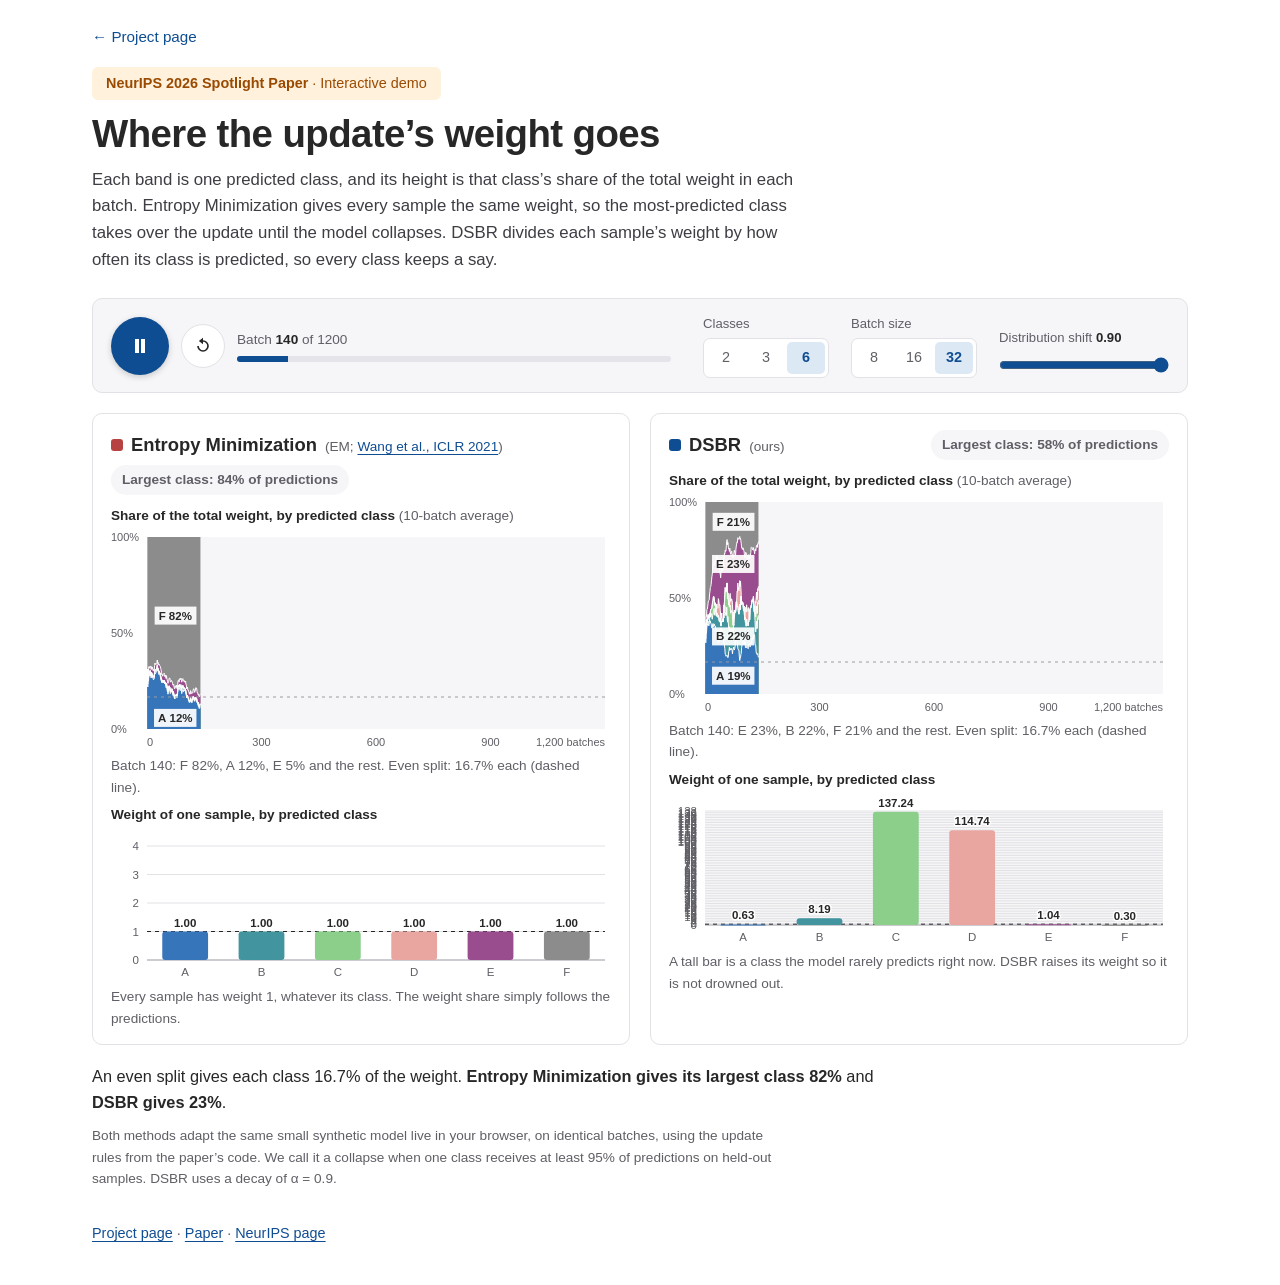
==== demo.html @ 60f65535 "edits and demo" ====
<!doctype html>
<html lang="en">
<head>
  <meta charset="utf-8">
  <meta name="viewport" content="width=device-width, initial-scale=1">
  <meta name="color-scheme" content="only light">
  <title>Interactive Demo | DSBR</title>
  <meta name="description" content="Interactive demo for the NeurIPS 2026 Spotlight paper on DSBR: watch how Entropy Minimization and DSBR weight each predicted class, and see Entropy Minimization collapse while DSBR does not.">
  <link rel="stylesheet" href="demo/demo.css">
  <script defer src="demo/engine.js"></script>
  <script defer src="demo/models.js"></script>
  <script defer src="demo/demo.js"></script>
</head>
<body>
  <header class="wrap top">
    <a class="back" href="index.html">← Project page</a>
    <p class="venue"><strong>NeurIPS 2026 Spotlight Paper</strong> <span aria-hidden="true">·</span> Interactive demo</p>
    <h1>Where the update’s weight goes</h1>
    <p class="lede">Each band is one predicted class, and its height is that class’s share of the total weight in each batch. Entropy Minimization gives every sample the same weight, so the most-predicted class takes over the update until the model collapses. DSBR divides each sample’s weight by how often its class is predicted, so every class keeps a say.</p>
  </header>

  <main class="wrap">
    <div class="console" role="group" aria-label="Demo controls">
      <div class="transport">
        <button type="button" class="play" id="play" aria-label="Play">
          <svg viewBox="0 0 24 24" width="24" height="24" aria-hidden="true"><path id="play-icon" d="M8 5v14l11-7z"/></svg>
        </button>
        <button type="button" class="restart" id="restart" aria-label="Restart from batch 0">
          <svg viewBox="0 0 24 24" width="20" height="20" aria-hidden="true"><path d="M12 5V2L7 6l5 4V7a5 5 0 1 1-5 5H5a7 7 0 1 0 7-7z"/></svg>
        </button>
        <div class="progress">
          <span>Batch <output id="batch" class="num">0</output> of <span id="total" class="num">1200</span></span>
          <div class="track" aria-hidden="true"><i id="progress-fill"></i></div>
        </div>
      </div>
      <div class="settings">
        <div class="field"><span id="k-label">Classes</span><div class="seg" id="k" role="radiogroup" aria-labelledby="k-label"></div></div>
        <div class="field"><span id="b-label">Batch size</span><div class="seg" id="b" role="radiogroup" aria-labelledby="b-label"></div></div>
        <label class="field slider" for="shift"><span>Distribution shift <output id="shift-out" class="num"></output></span><input id="shift" type="range" min="0.6" max="0.9" step="0.01"></label>
      </div>
    </div>

    <div class="panels">
      <article class="panel" data-method="EM">
        <header class="panel-head">
          <h2><span class="swatch em" aria-hidden="true"></span>Entropy Minimization <span class="cite">(EM; <a href="https://arxiv.org/abs/2006.10726">Wang et al., ICLR 2021</a>)</span></h2>
          <p class="status" data-status></p>
        </header>
        <p class="axis-title">Share of the total weight, by predicted class <span>(10-batch average)</span></p>
        <canvas class="stream" data-stream role="img" aria-label="Share of the total weight per predicted class over batches under Entropy Minimization"></canvas>
        <p class="readout" data-readout></p>
        <p class="axis-title">Weight of one sample, by predicted class</p>
        <svg class="weights" data-weights role="img" aria-label="Weight of one sample for each predicted class under Entropy Minimization"></svg>
        <p class="caption" data-caption></p>
      </article>
      <article class="panel" data-method="DSBR">
        <header class="panel-head">
          <h2><span class="swatch ds" aria-hidden="true"></span>DSBR <span class="cite">(ours)</span></h2>
          <p class="status" data-status></p>
        </header>
        <p class="axis-title">Share of the total weight, by predicted class <span>(10-batch average)</span></p>
        <canvas class="stream" data-stream role="img" aria-label="Share of the total weight per predicted class over batches under DSBR"></canvas>
        <p class="readout" data-readout></p>
        <p class="axis-title">Weight of one sample, by predicted class</p>
        <svg class="weights" data-weights role="img" aria-label="Weight of one sample for each predicted class under DSBR"></svg>
        <p class="caption" data-caption></p>
      </article>
    </div>

    <p class="insight" id="insight" aria-live="polite"></p>
    <p class="note">Both methods adapt the same small synthetic model live in your browser, on identical batches, using the update rules from the paper’s code. We call it a collapse when one class receives at least 95% of predictions on held-out samples. DSBR uses a decay of α = 0.9.</p>
  </main>

  <footer class="wrap">
    <a href="index.html">Project page</a> · <a href="https://arxiv.org/abs/2606.02339">Paper</a> · <a href="https://neurips.cc/virtual/2026/loc/paris/poster/149828">NeurIPS page</a>
  </footer>
  <noscript><p class="wrap note">This demo needs JavaScript. The <a href="index.html">project page</a> and <a href="https://arxiv.org/abs/2606.02339">paper</a> work without it.</p></noscript>
</body>
</html>
---- demo/demo.css ----
/* Interactive demo page. Colours follow the Nature figure palette:
   a deep blue for DSBR, a strong red for Entropy Minimization, muted class hues. */
:root {
  color-scheme: only light;
  --ink: #272727;
  --muted: #5f5f66;
  --line: #e2e2e6;
  --soft: #f6f6f8;
  --em: #b64342;
  --em-tint: #f6cfcb;
  --em-ink: #8f2f2e;
  --ds: #0f4d92;
  --ds-tint: #dde8f5;
  --accent: #0f4d92;
  --mono: ui-monospace, SFMono-Regular, Menlo, Consolas, monospace;
}
* { box-sizing: border-box; }
html { background: #fff; -webkit-text-size-adjust: 100%; }
body { margin: 0; background: #fff; color: var(--ink); font: 16px/1.6 -apple-system, BlinkMacSystemFont, "Segoe UI", Roboto, Helvetica, Arial, sans-serif; }
::selection { background: var(--ds-tint); }
a { color: var(--accent); text-underline-offset: 3px; }
:focus-visible { outline: 2px solid var(--ds); outline-offset: 2px; border-radius: 3px; }
.wrap { width: min(1160px, 100%); margin-inline: auto; padding-inline: 32px; }
.num { font-variant-numeric: tabular-nums; }

.top { padding-top: 24px; }
.back { display: inline-block; margin-bottom: 18px; font-size: 0.95rem; text-decoration: none; }
.back:hover { text-decoration: underline; }
.venue { width: fit-content; margin: 0 0 12px; padding: 5px 14px; border-radius: 6px; background: #fff1dc; color: #9a4a00; font-size: 0.9rem; }
h1 { margin: 0 0 10px; font-size: clamp(1.7rem, 3.4vw, 2.4rem); line-height: 1.15; letter-spacing: -0.015em; }
.lede { max-width: 76ch; margin: 0 0 24px; color: #3d3d44; font-size: 1.05rem; }

/* Console */
.console { display: flex; flex-wrap: wrap; align-items: center; justify-content: space-between; gap: 16px 32px; padding: 14px 18px; border: 1px solid var(--line); border-radius: 10px; background: var(--soft); }
.transport { display: flex; align-items: center; gap: 12px; flex: 1 1 320px; }
.play { display: grid; place-items: center; flex: none; width: 58px; height: 58px; padding: 0; border: 0; border-radius: 50%; background: var(--ds); color: #fff; cursor: pointer; box-shadow: 0 2px 6px rgba(0, 0, 0, 0.18); transition: transform .12s, background .12s; }
.play:hover { background: #0b3d75; }
.play:active { transform: scale(0.96); }
.play svg, .restart svg { fill: currentColor; }
.restart { display: grid; place-items: center; flex: none; width: 44px; height: 44px; padding: 0; border: 1px solid var(--line); border-radius: 50%; background: #fff; color: var(--ink); cursor: pointer; }
.restart:hover { border-color: var(--ds); color: var(--ds); }
.progress { display: grid; flex: 1 1 auto; gap: 6px; min-width: 140px; color: var(--muted); font-size: 0.85rem; }
.progress output { color: var(--ink); font-weight: 650; }
.track { height: 6px; border-radius: 3px; background: #e4e4ea; overflow: hidden; }
.track i { display: block; width: 0; height: 100%; background: var(--ds); }
.settings { display: flex; flex-wrap: wrap; align-items: flex-end; gap: 12px 22px; }
.field { display: grid; gap: 4px; color: var(--muted); font-size: 0.82rem; }
.field output { color: var(--ink); font-weight: 650; }
.slider input { width: 170px; height: 26px; margin: 0; accent-color: var(--ds); cursor: pointer; }
.seg { display: flex; gap: 2px; width: fit-content; padding: 3px; border: 1px solid var(--line); border-radius: 7px; background: #fff; }
.seg button { min-width: 38px; min-height: 32px; padding: 0 10px; border: 0; border-radius: 5px; background: transparent; color: var(--muted); font: inherit; font-size: 0.9rem; font-variant-numeric: tabular-nums; cursor: pointer; }
.seg button:hover { color: var(--ink); }
.seg button[aria-checked=true] { background: var(--ds-tint); color: var(--ds); font-weight: 650; }

/* Panels */
.panels { display: grid; grid-template-columns: minmax(0, 1fr) minmax(0, 1fr); gap: 20px; margin-top: 20px; }
.panel { min-width: 0; padding: 16px 18px 14px; border: 1px solid var(--line); border-radius: 10px; }
.panel-head { display: flex; flex-wrap: wrap; align-items: center; justify-content: space-between; gap: 6px 12px; margin-bottom: 10px; }
.panel h2 { display: flex; flex-wrap: wrap; align-items: baseline; gap: 4px 8px; margin: 0; font-size: 1.15rem; }
.swatch { display: inline-block; width: 12px; height: 12px; border-radius: 3px; align-self: center; }
.swatch.em { background: var(--em); }
.swatch.ds { background: var(--ds); }
.cite { color: var(--muted); font-size: 0.85rem; font-weight: 400; }
.status { margin: 0; padding: 4px 11px; border-radius: 999px; background: var(--soft); color: var(--muted); font-size: 0.85rem; font-weight: 600; font-variant-numeric: tabular-nums; }
.status.collapsed { background: var(--em-tint); color: var(--em-ink); }
.status.balanced { background: var(--ds-tint); color: var(--ds); }
.axis-title { margin: 6px 0 4px; font-size: 0.85rem; font-weight: 600; }
.axis-title span { color: var(--muted); font-weight: 400; }
.stream { display: block; width: 100%; height: 220px; touch-action: pan-y; }
.weights { display: block; width: 100%; height: 150px; overflow: visible; }
.weights text { fill: var(--muted); font-size: 11.5px; font-variant-numeric: tabular-nums; }
.weights .val { fill: var(--ink); font-weight: 650; paint-order: stroke; stroke: #fff; stroke-width: 3px; stroke-linejoin: round; }
.readout { min-height: 1.5em; margin: 4px 0 6px; color: var(--muted); font-size: 0.85rem; font-variant-numeric: tabular-nums; }
.caption { margin: 6px 0 0; color: var(--muted); font-size: 0.85rem; }
.insight { max-width: 90ch; min-height: 1.6em; margin: 18px 0 0; font-size: 1.02rem; }
.insight b { font-weight: 650; }
.note { max-width: 90ch; margin: 10px 0 0; color: var(--muted); font-size: 0.85rem; }
footer { padding-block: 32px 40px; color: var(--muted); font-size: 0.9rem; }

@media (max-width: 860px) {
  .wrap { padding-inline: 16px; }
  .panels { grid-template-columns: minmax(0, 1fr); }
  .slider input { width: 140px; }
}
@media (prefers-reduced-motion: reduce) {
  .play { transition: none; }
}
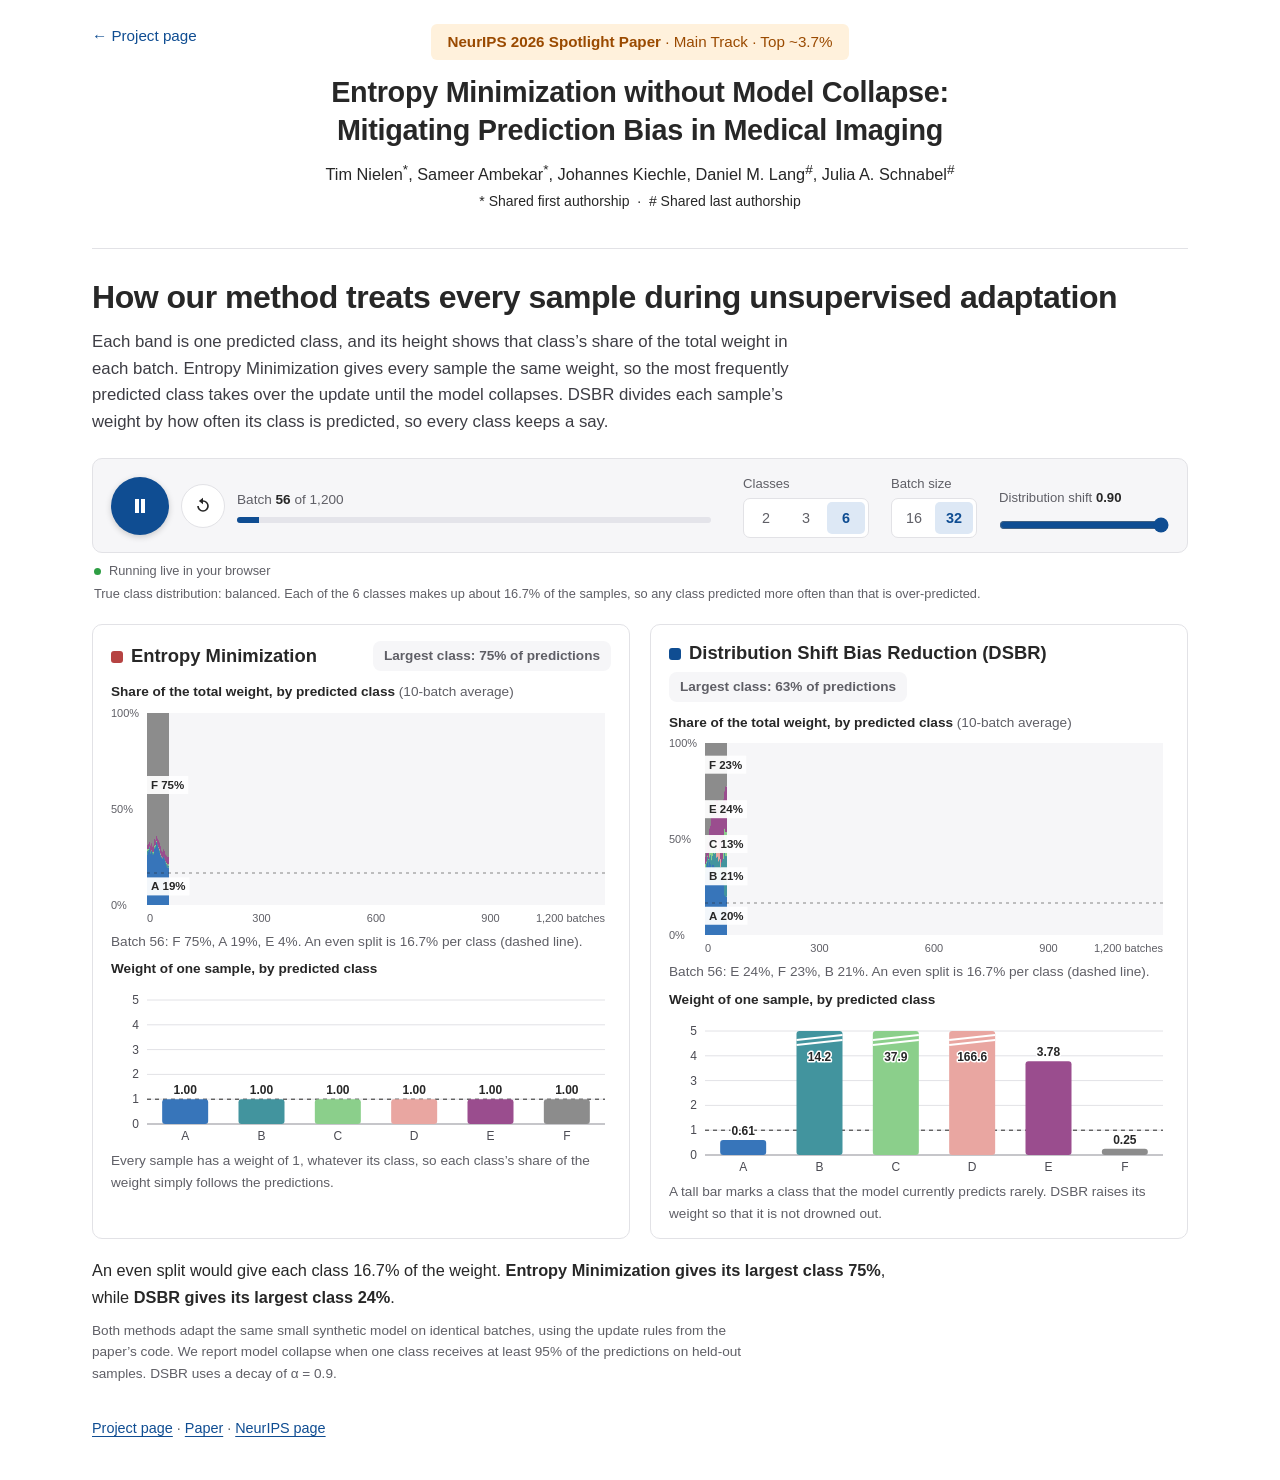
==== commit ca413fd8: "demo edits" ====
--- a/demo.html
+++ b/demo.html
@@ -5,21 +5,25 @@
   <meta name="viewport" content="width=device-width, initial-scale=1">
   <meta name="color-scheme" content="only light">
   <title>Interactive Demo | DSBR</title>
-  <meta name="description" content="Interactive demo for the NeurIPS 2026 Spotlight paper on DSBR: watch how Entropy Minimization and DSBR weight each predicted class, and see Entropy Minimization collapse while DSBR does not.">
-  <link rel="stylesheet" href="demo/demo.css">
-  <script defer src="demo/engine.js"></script>
-  <script defer src="demo/models.js"></script>
-  <script defer src="demo/demo.js"></script>
+  <meta name="description" content="Interactive demo for the NeurIPS 2026 Spotlight paper “Entropy Minimization without Model Collapse”: see how Entropy Minimization and DSBR weight every sample, and watch the model collapse under Entropy Minimization but not under DSBR.">
+  <link rel="stylesheet" href="demo/demo.css?v=4">
+  <script defer src="demo/engine.js?v=4"></script>
+  <script defer src="demo/models.js?v=4"></script>
+  <script defer src="demo/demo.js?v=4"></script>
 </head>
 <body>
-  <header class="wrap top">
+  <header class="wrap masthead">
     <a class="back" href="index.html">← Project page</a>
-    <p class="venue"><strong>NeurIPS 2026 Spotlight Paper</strong> <span aria-hidden="true">·</span> Interactive demo</p>
-    <h1>Where the update’s weight goes</h1>
-    <p class="lede">Each band is one predicted class, and its height is that class’s share of the total weight in each batch. Entropy Minimization gives every sample the same weight, so the most-predicted class takes over the update until the model collapses. DSBR divides each sample’s weight by how often its class is predicted, so every class keeps a say.</p>
+    <p class="venue"><strong>NeurIPS 2026 Spotlight Paper</strong> <span aria-hidden="true">·</span> Main Track <span aria-hidden="true">·</span> Top ~3.7%</p>
+    <p class="paper-title">Entropy Minimization without Model Collapse: Mitigating Prediction Bias in Medical Imaging</p>
+    <p class="authors">Tim Nielen<sup>*</sup>, Sameer Ambekar<sup>*</sup>, Johannes Kiechle, Daniel M. Lang<sup>#</sup>, Julia A. Schnabel<sup>#</sup></p>
+    <p class="contrib">* Shared first authorship &nbsp;·&nbsp; # Shared last authorship</p>
   </header>
 
   <main class="wrap">
+    <h1>How our method treats every sample during unsupervised adaptation</h1>
+    <p class="lede">Each band is one predicted class, and its height shows that class’s share of the total weight in each batch. Entropy Minimization gives every sample the same weight, so the most frequently predicted class takes over the update until the model collapses. DSBR divides each sample’s weight by how often its class is predicted, so every class keeps a say.</p>
+
     <div class="console" role="group" aria-label="Demo controls">
       <div class="transport">
         <button type="button" class="play" id="play" aria-label="Play">
@@ -29,7 +33,7 @@
           <svg viewBox="0 0 24 24" width="20" height="20" aria-hidden="true"><path d="M12 5V2L7 6l5 4V7a5 5 0 1 1-5 5H5a7 7 0 1 0 7-7z"/></svg>
         </button>
         <div class="progress">
-          <span>Batch <output id="batch" class="num">0</output> of <span id="total" class="num">1200</span></span>
+          <span>Batch <output id="batch" class="num">0</output> of <span class="num">1,200</span></span>
           <div class="track" aria-hidden="true"><i id="progress-fill"></i></div>
         </div>
       </div>
@@ -39,41 +43,43 @@
         <label class="field slider" for="shift"><span>Distribution shift <output id="shift-out" class="num"></output></span><input id="shift" type="range" min="0.6" max="0.9" step="0.01"></label>
       </div>
     </div>
+    <p class="live" id="live"><span class="dot" aria-hidden="true"></span>Running live in your browser</p>
+    <p class="truth" id="truth"></p>
 
     <div class="panels">
       <article class="panel" data-method="EM">
         <header class="panel-head">
-          <h2><span class="swatch em" aria-hidden="true"></span>Entropy Minimization <span class="cite">(EM; <a href="https://arxiv.org/abs/2006.10726">Wang et al., ICLR 2021</a>)</span></h2>
+          <h2><span class="swatch em" aria-hidden="true"></span>Entropy Minimization</h2>
           <p class="status" data-status></p>
         </header>
         <p class="axis-title">Share of the total weight, by predicted class <span>(10-batch average)</span></p>
-        <canvas class="stream" data-stream role="img" aria-label="Share of the total weight per predicted class over batches under Entropy Minimization"></canvas>
+        <div class="stream-wrap"><canvas class="stream" data-stream role="img" aria-label="Share of the total weight per predicted class over batches under Entropy Minimization"></canvas></div>
         <p class="readout" data-readout></p>
         <p class="axis-title">Weight of one sample, by predicted class</p>
         <svg class="weights" data-weights role="img" aria-label="Weight of one sample for each predicted class under Entropy Minimization"></svg>
-        <p class="caption" data-caption></p>
+        <p class="caption">Every sample has a weight of 1, whatever its class, so each class’s share of the weight simply follows the predictions.</p>
       </article>
       <article class="panel" data-method="DSBR">
         <header class="panel-head">
-          <h2><span class="swatch ds" aria-hidden="true"></span>DSBR <span class="cite">(ours)</span></h2>
+          <h2><span class="swatch ds" aria-hidden="true"></span>Distribution Shift Bias Reduction (DSBR)</h2>
           <p class="status" data-status></p>
         </header>
         <p class="axis-title">Share of the total weight, by predicted class <span>(10-batch average)</span></p>
-        <canvas class="stream" data-stream role="img" aria-label="Share of the total weight per predicted class over batches under DSBR"></canvas>
+        <div class="stream-wrap"><canvas class="stream" data-stream role="img" aria-label="Share of the total weight per predicted class over batches under DSBR"></canvas></div>
         <p class="readout" data-readout></p>
         <p class="axis-title">Weight of one sample, by predicted class</p>
         <svg class="weights" data-weights role="img" aria-label="Weight of one sample for each predicted class under DSBR"></svg>
-        <p class="caption" data-caption></p>
+        <p class="caption">A tall bar marks a class that the model currently predicts rarely. DSBR raises its weight so that it is not drowned out.</p>
       </article>
     </div>
 
     <p class="insight" id="insight" aria-live="polite"></p>
-    <p class="note">Both methods adapt the same small synthetic model live in your browser, on identical batches, using the update rules from the paper’s code. We call it a collapse when one class receives at least 95% of predictions on held-out samples. DSBR uses a decay of α = 0.9.</p>
+    <p class="note">Both methods adapt the same small synthetic model on identical batches, using the update rules from the paper’s code. We report model collapse when one class receives at least 95% of the predictions on held-out samples. DSBR uses a decay of α = 0.9.</p>
   </main>
 
   <footer class="wrap">
     <a href="index.html">Project page</a> · <a href="https://arxiv.org/abs/2606.02339">Paper</a> · <a href="https://neurips.cc/virtual/2026/loc/paris/poster/149828">NeurIPS page</a>
   </footer>
-  <noscript><p class="wrap note">This demo needs JavaScript. The <a href="index.html">project page</a> and <a href="https://arxiv.org/abs/2606.02339">paper</a> work without it.</p></noscript>
+  <noscript><p class="wrap note">This demo needs JavaScript. The <a href="index.html">project page</a> and the <a href="https://arxiv.org/abs/2606.02339">paper</a> work without it.</p></noscript>
 </body>
 </html>
--- a/demo/demo.css
+++ b/demo/demo.css
@@ -23,12 +23,20 @@
 .wrap { width: min(1160px, 100%); margin-inline: auto; padding-inline: 32px; }
 .num { font-variant-numeric: tabular-nums; }
 
-.top { padding-top: 24px; }
-.back { display: inline-block; margin-bottom: 18px; font-size: 0.95rem; text-decoration: none; }
+.masthead { position: relative; padding-top: 24px; text-align: center; }
+.back { position: absolute; top: 24px; left: 32px; font-size: 0.95rem; text-decoration: none; }
 .back:hover { text-decoration: underline; }
-.venue { width: fit-content; margin: 0 0 12px; padding: 5px 14px; border-radius: 6px; background: #fff1dc; color: #9a4a00; font-size: 0.9rem; }
-h1 { margin: 0 0 10px; font-size: clamp(1.7rem, 3.4vw, 2.4rem); line-height: 1.15; letter-spacing: -0.015em; }
-.lede { max-width: 76ch; margin: 0 0 24px; color: #3d3d44; font-size: 1.05rem; }
+.venue { width: fit-content; margin: 0 auto 14px; padding: 6px 16px; border-radius: 6px; background: #fff1dc; color: #9a4a00; font-size: 0.95rem; }
+.paper-title { max-width: 30em; margin: 0 auto 10px; font-size: clamp(1.3rem, 2.6vw, 1.8rem); font-weight: 700; line-height: 1.3; letter-spacing: -0.01em; text-wrap: balance; }
+.authors { margin: 0; font-size: 1.02rem; }
+.contrib { margin: 2px 0 0; font-size: 0.875rem; font-weight: 500; }
+h1 { margin: 36px 0 10px; padding-top: 28px; border-top: 1px solid var(--line); font-size: clamp(1.45rem, 2.8vw, 2rem); line-height: 1.3; letter-spacing: -0.015em; text-wrap: balance; }
+.lede { max-width: 76ch; margin: 0 0 22px; color: #3d3d44; font-size: 1.05rem; }
+.live { display: flex; align-items: center; gap: 8px; margin: 8px 2px 0; color: var(--muted); font-size: 0.8rem; }
+.truth { margin: 2px 2px 0; color: var(--muted); font-size: 0.8rem; }
+.live .dot { width: 7px; height: 7px; border-radius: 50%; background: #9a9aa2; }
+.live.on .dot { background: #2e9e44; animation: live 1.6s ease-in-out infinite; }
+@keyframes live { 0%, 100% { opacity: 1; } 50% { opacity: 0.35; } }
 
 /* Console */
 .console { display: flex; flex-wrap: wrap; align-items: center; justify-content: space-between; gap: 16px 32px; padding: 14px 18px; border: 1px solid var(--line); border-radius: 10px; background: var(--soft); }
@@ -56,20 +64,22 @@
 .panels { display: grid; grid-template-columns: minmax(0, 1fr) minmax(0, 1fr); gap: 20px; margin-top: 20px; }
 .panel { min-width: 0; padding: 16px 18px 14px; border: 1px solid var(--line); border-radius: 10px; }
 .panel-head { display: flex; flex-wrap: wrap; align-items: center; justify-content: space-between; gap: 6px 12px; margin-bottom: 10px; }
-.panel h2 { display: flex; flex-wrap: wrap; align-items: baseline; gap: 4px 8px; margin: 0; font-size: 1.15rem; }
-.swatch { display: inline-block; width: 12px; height: 12px; border-radius: 3px; align-self: center; }
+.panel h2 { margin: 0; font-size: 1.15rem; line-height: 1.35; }
+.swatch { display: inline-block; width: 12px; height: 12px; margin-right: 8px; border-radius: 3px; vertical-align: -1px; }
 .swatch.em { background: var(--em); }
 .swatch.ds { background: var(--ds); }
 .cite { color: var(--muted); font-size: 0.85rem; font-weight: 400; }
-.status { margin: 0; padding: 4px 11px; border-radius: 999px; background: var(--soft); color: var(--muted); font-size: 0.85rem; font-weight: 600; font-variant-numeric: tabular-nums; }
+.status { margin: 0; padding: 4px 11px; border-radius: 8px; background: var(--soft); color: var(--muted); font-size: 0.85rem; font-weight: 600; font-variant-numeric: tabular-nums; }
 .status.collapsed { background: var(--em-tint); color: var(--em-ink); }
 .status.balanced { background: var(--ds-tint); color: var(--ds); }
 .axis-title { margin: 6px 0 4px; font-size: 0.85rem; font-weight: 600; }
 .axis-title span { color: var(--muted); font-weight: 400; }
+.stream-wrap { position: relative; }
 .stream { display: block; width: 100%; height: 220px; touch-action: pan-y; }
-.weights { display: block; width: 100%; height: 150px; overflow: visible; }
-.weights text { fill: var(--muted); font-size: 11.5px; font-variant-numeric: tabular-nums; }
-.weights .val { fill: var(--ink); font-weight: 650; paint-order: stroke; stroke: #fff; stroke-width: 3px; stroke-linejoin: round; }
+.weights { display: block; width: 100%; height: 160px; overflow: visible; shape-rendering: geometricPrecision; }
+.weights text { font-family: Helvetica, Arial, sans-serif; font-size: 12px; font-variant-numeric: tabular-nums; }
+.weights .tick { fill: #4a4a52; }
+.weights .val { fill: var(--ink); font-weight: 700; paint-order: stroke; stroke: #fff; stroke-width: 3px; stroke-linejoin: round; }
 .readout { min-height: 1.5em; margin: 4px 0 6px; color: var(--muted); font-size: 0.85rem; font-variant-numeric: tabular-nums; }
 .caption { margin: 6px 0 0; color: var(--muted); font-size: 0.85rem; }
 .insight { max-width: 90ch; min-height: 1.6em; margin: 18px 0 0; font-size: 1.02rem; }
@@ -79,9 +89,13 @@
 
 @media (max-width: 860px) {
   .wrap { padding-inline: 16px; }
+  .back { position: static; display: inline-block; margin-bottom: 14px; }
+  .masthead { text-align: left; }
+  .venue, .paper-title { margin-left: 0; }
   .panels { grid-template-columns: minmax(0, 1fr); }
   .slider input { width: 140px; }
 }
 @media (prefers-reduced-motion: reduce) {
   .play { transition: none; }
+  .live.on .dot { animation: none; }
 }
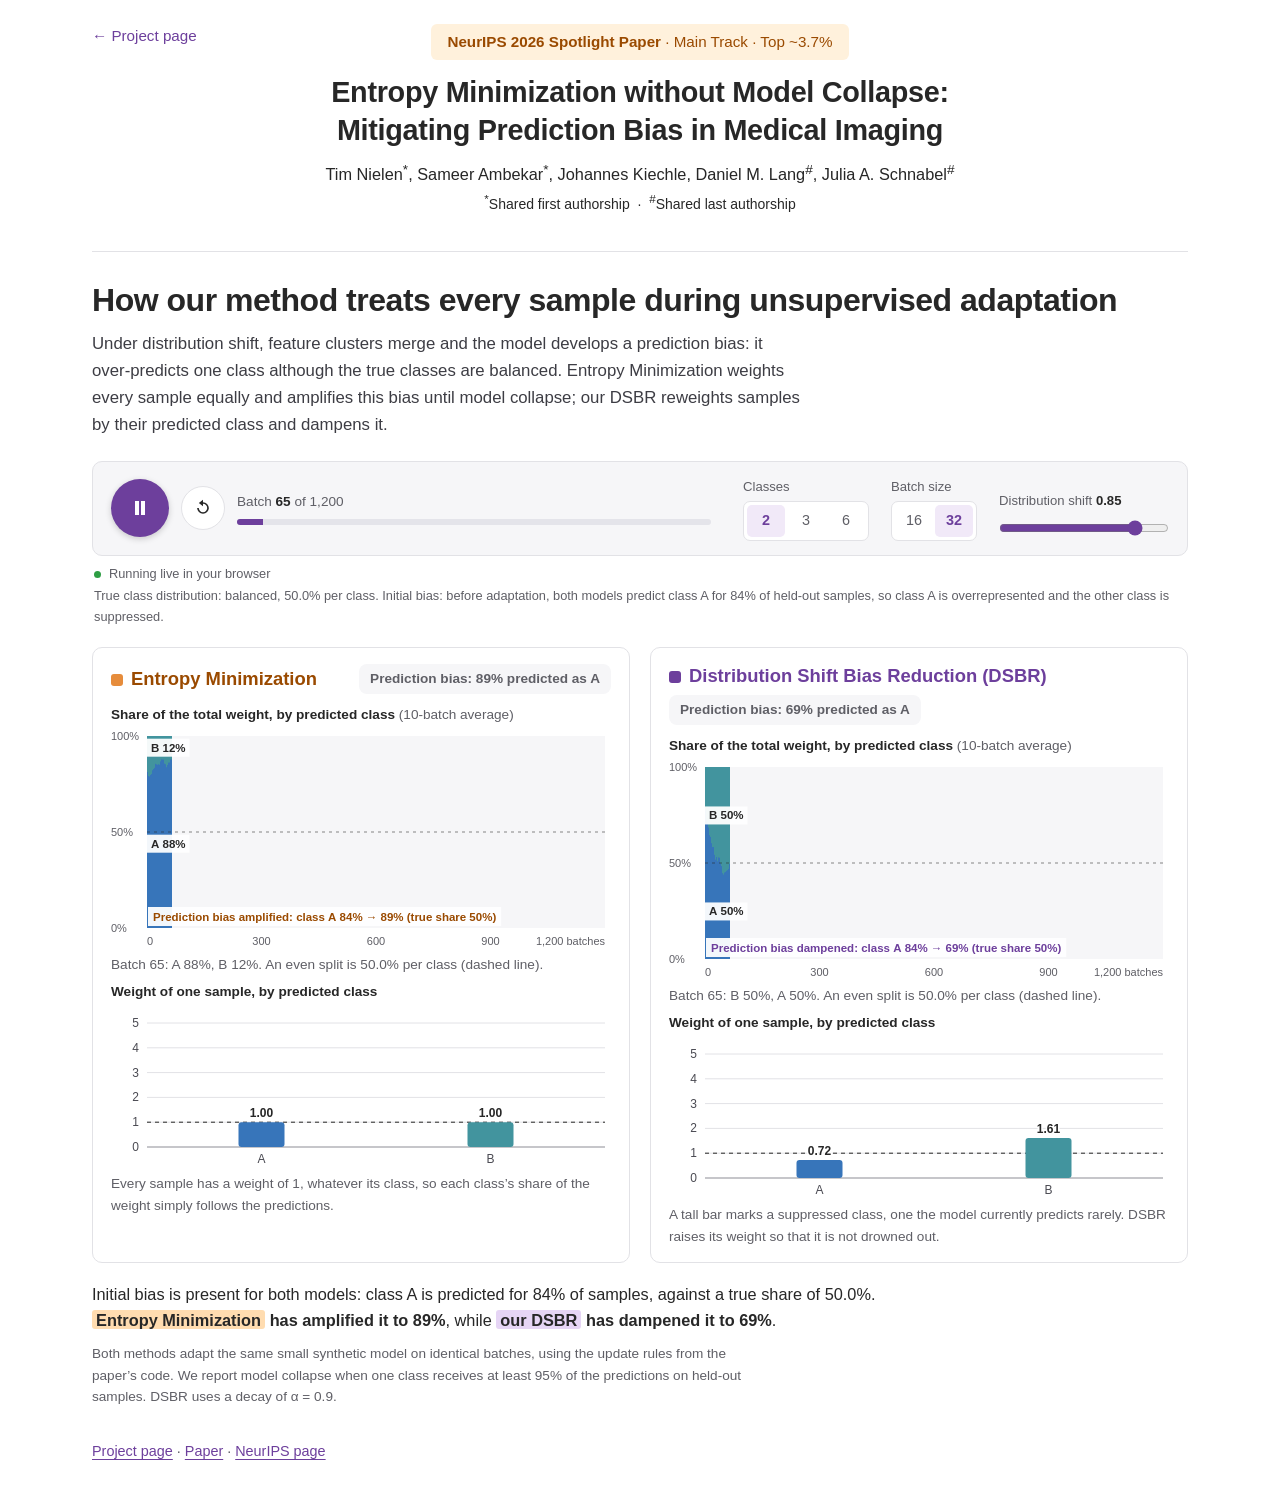
==== commit 926935d4: "demo edits" ====
--- a/demo.html
+++ b/demo.html
@@ -6,10 +6,10 @@
   <meta name="color-scheme" content="only light">
   <title>Interactive Demo | DSBR</title>
   <meta name="description" content="Interactive demo for the NeurIPS 2026 Spotlight paper “Entropy Minimization without Model Collapse”: see how Entropy Minimization and DSBR weight every sample, and watch the model collapse under Entropy Minimization but not under DSBR.">
-  <link rel="stylesheet" href="demo/demo.css?v=4">
+  <link rel="stylesheet" href="demo/demo.css?v=14">
   <script defer src="demo/engine.js?v=4"></script>
   <script defer src="demo/models.js?v=4"></script>
-  <script defer src="demo/demo.js?v=4"></script>
+  <script defer src="demo/demo.js?v=13"></script>
 </head>
 <body>
   <header class="wrap masthead">
@@ -17,12 +17,12 @@
     <p class="venue"><strong>NeurIPS 2026 Spotlight Paper</strong> <span aria-hidden="true">·</span> Main Track <span aria-hidden="true">·</span> Top ~3.7%</p>
     <p class="paper-title">Entropy Minimization without Model Collapse: Mitigating Prediction Bias in Medical Imaging</p>
     <p class="authors">Tim Nielen<sup>*</sup>, Sameer Ambekar<sup>*</sup>, Johannes Kiechle, Daniel M. Lang<sup>#</sup>, Julia A. Schnabel<sup>#</sup></p>
-    <p class="contrib">* Shared first authorship &nbsp;·&nbsp; # Shared last authorship</p>
+    <p class="contrib"><sup>*</sup>Shared first authorship &nbsp;·&nbsp; <sup>#</sup>Shared last authorship</p>
   </header>
 
   <main class="wrap">
     <h1>How our method treats every sample during unsupervised adaptation</h1>
-    <p class="lede">Each band is one predicted class, and its height shows that class’s share of the total weight in each batch. Entropy Minimization gives every sample the same weight, so the most frequently predicted class takes over the update until the model collapses. DSBR divides each sample’s weight by how often its class is predicted, so every class keeps a say.</p>
+    <p class="lede">Under distribution shift, feature clusters merge and the model develops a prediction bias: it over-predicts one class although the true classes are balanced. Entropy Minimization weights every sample equally and amplifies this bias until model collapse; our DSBR reweights samples by their predicted class and dampens it.</p>
 
     <div class="console" role="group" aria-label="Demo controls">
       <div class="transport">
@@ -69,7 +69,7 @@
         <p class="readout" data-readout></p>
         <p class="axis-title">Weight of one sample, by predicted class</p>
         <svg class="weights" data-weights role="img" aria-label="Weight of one sample for each predicted class under DSBR"></svg>
-        <p class="caption">A tall bar marks a class that the model currently predicts rarely. DSBR raises its weight so that it is not drowned out.</p>
+        <p class="caption">A tall bar marks a suppressed class, one the model currently predicts rarely. DSBR raises its weight so that it is not drowned out.</p>
       </article>
     </div>
 
--- a/demo/demo.css
+++ b/demo/demo.css
@@ -6,12 +6,16 @@
   --muted: #5f5f66;
   --line: #e2e2e6;
   --soft: #f6f6f8;
-  --em: #b64342;
-  --em-tint: #f6cfcb;
-  --em-ink: #8f2f2e;
-  --ds: #0f4d92;
-  --ds-tint: #dde8f5;
-  --accent: #0f4d92;
+  /* Method colours shared with the project page: Entropy Minimization in the
+     paper figure's orange, DSBR in the site's purple. Marks are highlighter tints. */
+  --em: #e68c3b;
+  --em-tint: #fff1dc;
+  --em-ink: #9a4a00;
+  --em-mark: #ffdcb0;
+  --ds: #6d3f9c;
+  --ds-tint: #f1e9f8;
+  --ds-mark: #e6d5f5;
+  --accent: #6d3f9c;
   --mono: ui-monospace, SFMono-Regular, Menlo, Consolas, monospace;
 }
 * { box-sizing: border-box; }
@@ -42,7 +46,7 @@
 .console { display: flex; flex-wrap: wrap; align-items: center; justify-content: space-between; gap: 16px 32px; padding: 14px 18px; border: 1px solid var(--line); border-radius: 10px; background: var(--soft); }
 .transport { display: flex; align-items: center; gap: 12px; flex: 1 1 320px; }
 .play { display: grid; place-items: center; flex: none; width: 58px; height: 58px; padding: 0; border: 0; border-radius: 50%; background: var(--ds); color: #fff; cursor: pointer; box-shadow: 0 2px 6px rgba(0, 0, 0, 0.18); transition: transform .12s, background .12s; }
-.play:hover { background: #0b3d75; }
+.play:hover { background: #573080; }
 .play:active { transform: scale(0.96); }
 .play svg, .restart svg { fill: currentColor; }
 .restart { display: grid; place-items: center; flex: none; width: 44px; height: 44px; padding: 0; border: 1px solid var(--line); border-radius: 50%; background: #fff; color: var(--ink); cursor: pointer; }
@@ -68,6 +72,11 @@
 .swatch { display: inline-block; width: 12px; height: 12px; margin-right: 8px; border-radius: 3px; vertical-align: -1px; }
 .swatch.em { background: var(--em); }
 .swatch.ds { background: var(--ds); }
+.panel[data-method="EM"] h2 { color: var(--em-ink); }
+.panel[data-method="DSBR"] h2 { color: var(--ds); }
+mark { padding: 0.05em 0.25em; border-radius: 3px; color: var(--ink); -webkit-box-decoration-break: clone; box-decoration-break: clone; }
+mark.em { background: var(--em-mark); }
+mark.ds { background: var(--ds-mark); }
 .cite { color: var(--muted); font-size: 0.85rem; font-weight: 400; }
 .status { margin: 0; padding: 4px 11px; border-radius: 8px; background: var(--soft); color: var(--muted); font-size: 0.85rem; font-weight: 600; font-variant-numeric: tabular-nums; }
 .status.collapsed { background: var(--em-tint); color: var(--em-ink); }
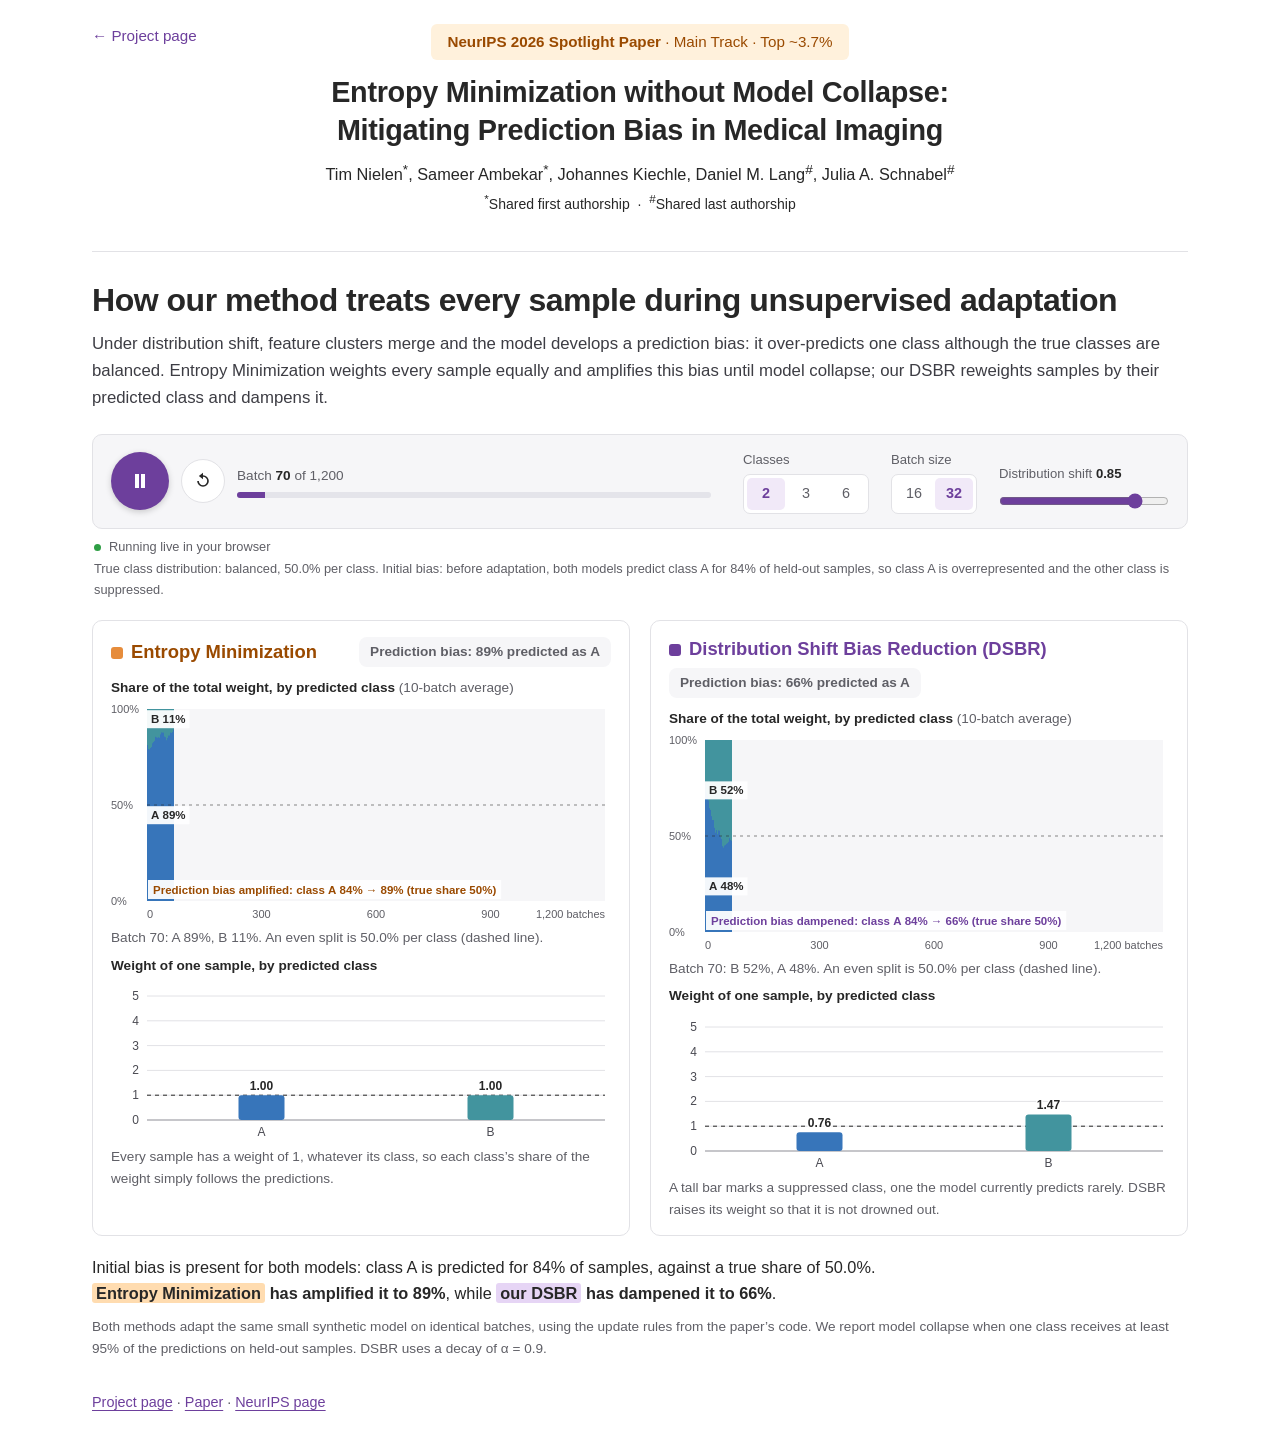
==== commit e5cf9fc9: "minor edits" ====
--- a/demo.html
+++ b/demo.html
@@ -6,10 +6,10 @@
   <meta name="color-scheme" content="only light">
   <title>Interactive Demo | DSBR</title>
   <meta name="description" content="Interactive demo for the NeurIPS 2026 Spotlight paper “Entropy Minimization without Model Collapse”: see how Entropy Minimization and DSBR weight every sample, and watch the model collapse under Entropy Minimization but not under DSBR.">
-  <link rel="stylesheet" href="demo/demo.css?v=14">
+  <link rel="stylesheet" href="demo/demo.css?v=15">
   <script defer src="demo/engine.js?v=4"></script>
   <script defer src="demo/models.js?v=4"></script>
-  <script defer src="demo/demo.js?v=13"></script>
+  <script defer src="demo/demo.js?v=14"></script>
 </head>
 <body>
   <header class="wrap masthead">
--- a/demo/demo.css
+++ b/demo/demo.css
@@ -35,7 +35,7 @@
 .authors { margin: 0; font-size: 1.02rem; }
 .contrib { margin: 2px 0 0; font-size: 0.875rem; font-weight: 500; }
 h1 { margin: 36px 0 10px; padding-top: 28px; border-top: 1px solid var(--line); font-size: clamp(1.45rem, 2.8vw, 2rem); line-height: 1.3; letter-spacing: -0.015em; text-wrap: balance; }
-.lede { max-width: 76ch; margin: 0 0 22px; color: #3d3d44; font-size: 1.05rem; }
+.lede { margin: 0 0 22px; color: #3d3d44; font-size: 1.05rem; }
 .live { display: flex; align-items: center; gap: 8px; margin: 8px 2px 0; color: var(--muted); font-size: 0.8rem; }
 .truth { margin: 2px 2px 0; color: var(--muted); font-size: 0.8rem; }
 .live .dot { width: 7px; height: 7px; border-radius: 50%; background: #9a9aa2; }
@@ -91,9 +91,9 @@
 .weights .val { fill: var(--ink); font-weight: 700; paint-order: stroke; stroke: #fff; stroke-width: 3px; stroke-linejoin: round; }
 .readout { min-height: 1.5em; margin: 4px 0 6px; color: var(--muted); font-size: 0.85rem; font-variant-numeric: tabular-nums; }
 .caption { margin: 6px 0 0; color: var(--muted); font-size: 0.85rem; }
-.insight { max-width: 90ch; min-height: 1.6em; margin: 18px 0 0; font-size: 1.02rem; }
+.insight { min-height: 1.6em; margin: 18px 0 0; font-size: 1.02rem; }
 .insight b { font-weight: 650; }
-.note { max-width: 90ch; margin: 10px 0 0; color: var(--muted); font-size: 0.85rem; }
+.note { margin: 10px 0 0; color: var(--muted); font-size: 0.85rem; }
 footer { padding-block: 32px 40px; color: var(--muted); font-size: 0.9rem; }
 
 @media (max-width: 860px) {
